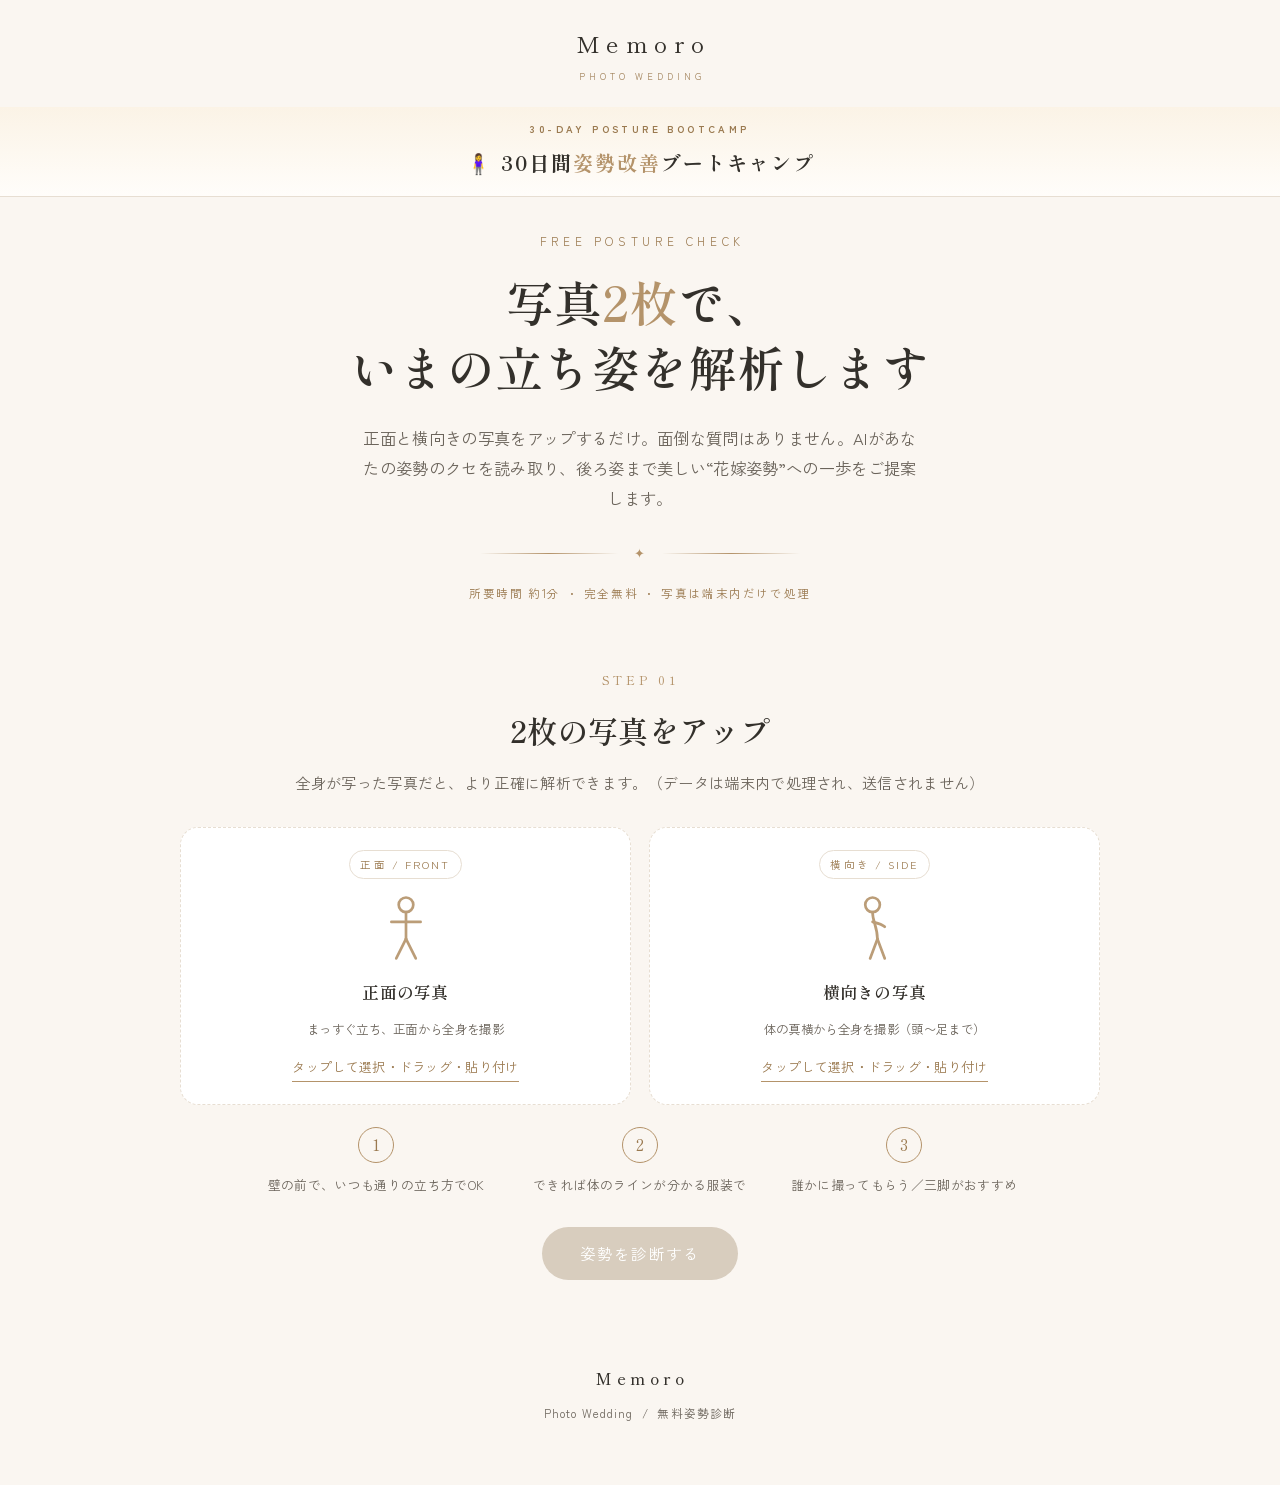
==== index.html @ 4bd53490 "30日間姿勢改善ブートキャンプ 初回公開 診断→30日プログラム自動生成。アスペクト補正・全11項目処方監査・フェーズ漸進・Before/After・?dx=引き継ぎ入口 実装済。  Co-Autho" ====
<!DOCTYPE html>
<html lang="ja">
<head>
<meta charset="UTF-8">
<meta name="viewport" content="width=device-width, initial-scale=1.0">
<title>30日間姿勢改善ブートキャンプ｜Memoro</title>
<meta name="description" content="写真2枚で、いまのあなたの立ち姿を解析。Memoro（メモロ）の無料・姿勢診断。">
<link rel="preconnect" href="https://fonts.googleapis.com">
<link rel="preconnect" href="https://fonts.gstatic.com" crossorigin>
<link href="https://fonts.googleapis.com/css2?family=Shippori+Mincho:wght@500;600;700&family=Zen+Kaku+Gothic+New:wght@400;500;700&display=swap" rel="stylesheet">
<link rel="stylesheet" href="styles.css?v=4">
<link rel="stylesheet" href="program.css?v=6">
</head>
<body>

<header class="topbar">
  <div class="brand center">Memoro<small>PHOTO WEDDING</small></div>
</header>

<div class="bc-banner">
  <span class="bc-eyebrow">30-DAY POSTURE BOOTCAMP</span>
  <span class="bc-title"><span class="bc-ico">🧍‍♀️</span>30日間<b>姿勢改善</b>ブートキャンプ</span>
</div>

<!-- ===== HERO ===== -->
<section class="hero wrap">
  <p class="eyebrow">FREE POSTURE CHECK</p>
  <h1>写真<span class="accent">2枚</span>で、<br>いまの立ち姿を解析します</h1>
  <p class="lead">正面と横向きの写真をアップするだけ。面倒な質問はありません。AIがあなたの姿勢のクセを読み取り、後ろ姿まで美しい“花嫁姿勢”への一歩をご提案します。</p>
  <div class="hero-ornament" aria-hidden="true">
    <span class="line"></span>
    <span class="mark">✦</span>
    <span class="line"></span>
  </div>
  <p class="hero-note">所要時間 約1分 ・ 完全無料 ・ 写真は端末内だけで処理</p>
</section>

<!-- ===== UPLOAD ===== -->
<section class="section wrap" id="upload-section">
  <div class="section-head">
    <span class="num">STEP 01</span>
    <h2>2枚の写真をアップ</h2>
    <p>全身が写った写真だと、より正確に解析できます。（データは端末内で処理され、送信されません）</p>
  </div>

  <div class="uploads">
    <!-- FRONT -->
    <label class="drop" id="drop-front" for="file-front">
      <span class="req">正面 / FRONT</span>
      <svg class="pose-illust" viewBox="0 0 64 64" fill="none" stroke="#B4936A" stroke-width="2.2" stroke-linecap="round" stroke-linejoin="round">
        <circle cx="32" cy="13" r="6"/><path d="M32 19v22"/><path d="M20 27h24"/><path d="M32 41l-8 16"/><path d="M32 41l8 16"/>
      </svg>
      <h3>正面の写真</h3>
      <p class="hint">まっすぐ立ち、正面から全身を撮影</p>
      <span class="drop-cta">タップして選択・ドラッグ・貼り付け</span>
      <input type="file" id="file-front" accept="image/*,.heic,.heif">
    </label>

    <!-- SIDE -->
    <label class="drop" id="drop-side" for="file-side">
      <span class="req">横向き / SIDE</span>
      <svg class="pose-illust" viewBox="0 0 64 64" fill="none" stroke="#B4936A" stroke-width="2.2" stroke-linecap="round" stroke-linejoin="round">
        <circle cx="30" cy="13" r="6"/><path d="M30 19c0 8 4 12 4 22"/><path d="M30 27c4 1 8 2 10 4"/><path d="M34 41l-6 16"/><path d="M34 41l6 16"/>
      </svg>
      <h3>横向きの写真</h3>
      <p class="hint">体の真横から全身を撮影（頭〜足まで）</p>
      <span class="drop-cta">タップして選択・ドラッグ・貼り付け</span>
      <input type="file" id="file-side" accept="image/*,.heic,.heif">
    </label>
  </div>

  <div class="howto">
    <div class="step"><div class="n">1</div><p>壁の前で、いつも通りの立ち方でOK</p></div>
    <div class="step"><div class="n">2</div><p>できれば体のラインが分かる服装で</p></div>
    <div class="step"><div class="n">3</div><p>誰かに撮ってもらう／三脚がおすすめ</p></div>
  </div>

  <div class="btn-row">
    <button class="btn" id="btn-analyze" disabled>姿勢を診断する</button>
  </div>

  <div class="loader" id="loader" hidden>
    <div class="spinner"></div>
    <p id="loader-text">読み込み中…</p>
  </div>
</section>

<!-- ===== RESULT ===== -->
<main class="section wrap" id="result" hidden></main>

<footer class="foot">
  <div class="brand serif">Memoro</div>
  <p style="margin-top:10px">Photo Wedding &nbsp;/&nbsp; 無料姿勢診断</p>
</footer>

<script type="module" src="app.js?v=6"></script>
</body>
</html>
---- styles.css ----
/* =================================================================
   Memoro — Posture Diagnosis
   Photo-wedding brand: soft ivory, champagne gold, refined serif.
   ================================================================= */

:root{
  --bg:        #FAF6F1;   /* ivory */
  --bg-soft:   #F3ECE3;   /* warm sand */
  --card:      #FFFFFF;
  --ink:       #33302B;   /* warm charcoal */
  --ink-soft:  #6B645B;   /* muted */
  --line:      #E7DED2;   /* hairline */
  --gold:      #B4936A;   /* champagne gold */
  --gold-deep: #9A794F;
  --blush:     #E7CFC6;
  --sage:      #A9B29E;
  --good:      #8AA98C;
  --warn:      #D8A96A;
  --bad:       #C58274;
  --shadow:    0 18px 50px -28px rgba(80,60,40,.35);
  --radius:    18px;
  --serif:     "Shippori Mincho", "Times New Roman", serif;
  --sans:      "Zen Kaku Gothic New", -apple-system, "Hiragino Kaku Gothic ProN", "Noto Sans JP", sans-serif;
}

*{ box-sizing:border-box; margin:0; padding:0; }
html{ scroll-behavior:smooth; }
body{
  font-family:var(--sans);
  color:var(--ink);
  background:var(--bg);
  line-height:1.85;
  -webkit-font-smoothing:antialiased;
  letter-spacing:.02em;
}
img{ max-width:100%; display:block; }
button{ font-family:inherit; cursor:pointer; }

.wrap{ width:min(920px, 92vw); margin-inline:auto; }
.serif{ font-family:var(--serif); font-weight:500; }
.center{ text-align:center; }

/* ---------- top bar ---------- */
.topbar{
  display:flex; align-items:center; justify-content:center;
  padding:22px 0; gap:.6em;
}
.brand{
  font-family:var(--serif); font-size:1.45rem; letter-spacing:.28em;
  color:var(--ink); text-indent:.28em;
}
.brand small{
  display:block; font-family:var(--sans); font-size:.58rem;
  letter-spacing:.42em; color:var(--gold-deep); margin-top:.3em; text-indent:.42em;
}

/* ---------- hero ---------- */
.hero{ padding:34px 0 20px; text-align:center; }
.hero .eyebrow{
  font-size:.72rem; letter-spacing:.4em; color:var(--gold-deep);
  text-indent:.4em; margin-bottom:1.4em;
}
.hero h1{
  font-family:var(--serif); font-weight:600;
  font-size:clamp(1.9rem, 6vw, 3rem); line-height:1.35; color:var(--ink);
}
.hero h1 .accent{ color:var(--gold); }
.hero .lead{
  margin:1.5em auto 0; max-width:34em; color:var(--ink-soft);
  font-size:clamp(.94rem,2.6vw,1.02rem);
}
.hero-ornament{ display:flex; align-items:center; justify-content:center; gap:16px; margin:28px auto 0; width:min(320px,70vw); }
.hero-ornament .line{ flex:1; height:1px; background:linear-gradient(90deg, transparent, var(--gold), transparent); }
.hero-ornament .mark{ color:var(--gold); font-size:.8rem; }
.hero-note{ margin-top:18px; font-size:.72rem; letter-spacing:.14em; color:var(--gold-deep); }

/* ---------- section frame ---------- */
.section{ padding:44px 0; }
.section-head{ text-align:center; margin-bottom:30px; }
.section-head .num{
  font-family:var(--serif); font-size:.8rem; letter-spacing:.3em;
  color:var(--gold); display:block; margin-bottom:.8em;
}
.section-head h2{
  font-family:var(--serif); font-weight:600;
  font-size:clamp(1.35rem,4.4vw,1.9rem);
}
.section-head p{ color:var(--ink-soft); margin-top:.7em; font-size:.94rem; }

/* ---------- upload ---------- */
.uploads{
  display:grid; grid-template-columns:1fr 1fr; gap:18px;
}
@media (max-width:620px){ .uploads{ grid-template-columns:1fr; } }

.drop{
  position:relative; background:var(--card); border:1.5px dashed var(--line);
  border-radius:var(--radius); padding:22px; text-align:center;
  transition:border-color .2s, background .2s; min-height:230px;
  display:flex; flex-direction:column; align-items:center; justify-content:center; gap:10px;
}
.drop.drag{ border-color:var(--gold); background:#FFFBF5; }
.drop.filled{ border-style:solid; border-color:var(--blush); padding:12px; }
.drop .pose-illust{ width:78px; height:78px; opacity:.9; }
.drop h3{ font-family:var(--serif); font-size:1.05rem; font-weight:600; }
.drop .hint{ font-size:.78rem; color:var(--ink-soft); }
.drop .req{
  font-size:.66rem; letter-spacing:.2em; color:var(--gold-deep);
  border:1px solid var(--line); border-radius:100px; padding:.35em 1em;
}
.drop input[type=file]{ display:none; }
.drop .preview{
  width:100%; border-radius:12px; overflow:hidden; background:var(--bg-soft);
  aspect-ratio:3/4; max-height:280px;
}
.drop .preview img{ width:100%; height:100%; object-fit:contain; }
.drop .redo{
  position:absolute; top:10px; right:10px; background:rgba(255,255,255,.92);
  border:1px solid var(--line); border-radius:100px; font-size:.7rem;
  padding:.4em .9em; color:var(--ink-soft);
}
.drop-cta{
  display:inline-block; margin-top:4px; font-size:.82rem; color:var(--gold-deep);
  border-bottom:1px solid var(--gold); padding-bottom:2px;
}

/* ---------- buttons ---------- */
.btn{
  display:inline-flex; align-items:center; justify-content:center; gap:.5em;
  font-family:var(--sans); font-size:.98rem; letter-spacing:.08em;
  padding:.95em 2.4em; border-radius:100px; border:none;
  background:var(--gold); color:#fff; box-shadow:0 12px 26px -14px var(--gold-deep);
  transition:transform .15s, box-shadow .2s, background .2s;
}
.btn:hover{ background:var(--gold-deep); transform:translateY(-1px); }
.btn:disabled{ background:#D8CDBE; box-shadow:none; cursor:not-allowed; transform:none; }
.btn-ghost{
  background:transparent; color:var(--gold-deep); border:1.5px solid var(--gold);
  box-shadow:none; padding:.9em 2em;
}
.btn-ghost:hover{ background:#FBF4EA; color:var(--gold-deep); }
.btn-row{ text-align:center; margin-top:30px; display:flex; gap:14px; justify-content:center; flex-wrap:wrap; }

/* ---------- loader ---------- */
.loader{ text-align:center; padding:40px 0; }
.loader[hidden]{ display:none; }
.spinner{
  width:44px; height:44px; margin:0 auto 16px; border-radius:50%;
  border:3px solid var(--line); border-top-color:var(--gold);
  animation:spin 1s linear infinite;
}
@keyframes spin{ to{ transform:rotate(360deg); } }
.loader p{ color:var(--ink-soft); font-size:.9rem; }

/* ---------- result ---------- */
#result[hidden]{ display:none; }
.reveal{ animation:rise .8s cubic-bezier(.2,.7,.3,1) both; }
@keyframes rise{ from{ opacity:0; transform:translateY(22px);} to{opacity:1; transform:none;} }

.result-hero{
  background:linear-gradient(180deg,#FFFDFA, var(--bg-soft));
  border:1px solid var(--line); border-radius:calc(var(--radius) + 6px);
  padding:38px 26px; text-align:center; box-shadow:var(--shadow);
}
.result-hero .announce{ font-size:.74rem; letter-spacing:.34em; color:var(--gold-deep); text-indent:.34em; }
.result-hero .type-name{
  font-family:var(--serif); font-weight:600; font-size:clamp(1.5rem,5.4vw,2.3rem);
  margin:.5em 0 .2em; color:var(--ink);
}
.result-hero .type-desc{ color:var(--ink-soft); max-width:32em; margin:.8em auto 0; font-size:.92rem; }
.tags{ display:flex; gap:8px; justify-content:center; flex-wrap:wrap; margin-top:1.3em; }
.tag{
  font-size:.7rem; letter-spacing:.12em; color:var(--gold-deep);
  border:1px solid var(--line); background:#fff; border-radius:100px; padding:.4em 1em;
}

/* score dial */
.score-wrap{ display:flex; align-items:center; justify-content:center; gap:26px; margin-top:26px; flex-wrap:wrap; }
.dial{ position:relative; width:132px; height:132px; }
.dial svg{ transform:rotate(-90deg); }
.dial .val{
  position:absolute; inset:0; display:flex; flex-direction:column;
  align-items:center; justify-content:center;
}
.dial .val b{ font-family:var(--serif); font-size:2.1rem; line-height:1; color:var(--ink); }
.dial .val span{ font-size:.62rem; letter-spacing:.2em; color:var(--ink-soft); margin-top:.4em; }
.grade{ text-align:left; max-width:15em; }
.grade .g-label{ font-family:var(--serif); font-size:1.15rem; color:var(--gold-deep); }
.grade .g-desc{ font-size:.85rem; color:var(--ink-soft); margin-top:.4em; }

/* my-frame (自分の写真＋ライン) */
.myframe{
  margin-top:14px; background:var(--card); border:1px solid var(--line);
  border-radius:var(--radius); padding:18px; text-align:center;
}
.myframe h3{ font-family:var(--serif); font-size:1.05rem; margin-bottom:4px; }
.myframe .note{ font-size:.72rem; color:var(--ink-soft); margin-bottom:14px; }
.myframe-grid{ display:flex; gap:16px; justify-content:center; flex-wrap:wrap; }
.myframe-grid figure{ flex:1 1 240px; max-width:300px; }
.myframe-grid canvas{ width:100%; border-radius:12px; background:var(--bg-soft); box-shadow:var(--shadow); }
.myframe-grid figcaption{ font-size:.72rem; color:var(--ink-soft); margin-top:8px; letter-spacing:.1em; }

/* metrics */
.metrics{ margin-top:14px; background:var(--card); border:1px solid var(--line); border-radius:var(--radius); padding:22px; }
.metric{ padding:14px 0; border-bottom:1px solid var(--line); }
.metric:last-child{ border-bottom:none; }
.metric-top{ display:flex; justify-content:space-between; align-items:baseline; gap:10px; }
.metric-name{ font-weight:600; font-size:.92rem; }
.metric-right{ display:inline-flex; align-items:center; gap:8px; white-space:nowrap; }
.metric-val{ font-family:var(--serif); font-size:1.05rem; }
.metric-val.good{ color:var(--good); } .metric-val.warn{ color:var(--warn); } .metric-val.bad{ color:var(--bad); }
.lvl-chip{ font-size:.64rem; letter-spacing:.08em; padding:.28em .75em; border-radius:100px; color:#fff; }
.lvl-chip.good{ background:var(--good); } .lvl-chip.warn{ background:var(--warn); } .lvl-chip.bad{ background:var(--bad); }
.metric-bar{ height:7px; background:var(--bg-soft); border-radius:100px; margin:9px 0 6px; overflow:hidden; }
.metric-bar i{ display:block; height:100%; border-radius:100px; background:var(--sage); }
.metric-bar i.good{ background:var(--good); } .metric-bar i.warn{ background:var(--warn); } .metric-bar i.bad{ background:var(--bad); }
.metric-detail{ font-size:.72rem; color:var(--ink-soft); }

/* findings (気になる項目 + 豆知識) */
.findings{ margin-top:14px; display:grid; gap:14px; }
.finding{
  background:var(--card); border:1px solid var(--line); border-left:4px solid var(--sage);
  border-radius:var(--radius); padding:20px 22px;
}
.finding.low{ border-left-color:var(--good); }
.finding.mid{ border-left-color:var(--warn); }
.finding.high{ border-left-color:var(--bad); }
.finding-head{ display:flex; align-items:center; gap:10px; flex-wrap:wrap; }
.finding-head h4{ font-family:var(--serif); font-size:1.1rem; }
.sev-chip{ font-size:.64rem; letter-spacing:.14em; padding:.3em .8em; border-radius:100px; color:#fff; }
.sev-chip.low{ background:var(--good); } .sev-chip.mid{ background:var(--warn); } .sev-chip.high{ background:var(--bad); }
.finding .trivia{ font-size:.88rem; color:var(--ink); margin-top:.9em; }
.finding .evidence{
  font-size:.72rem; color:var(--ink-soft); margin-top:.9em; padding-top:.9em;
  border-top:1px dashed var(--line);
}
.finding .evidence::before{ content:"根拠  "; color:var(--gold-deep); letter-spacing:.1em; }

/* camp bridge (STEP B placeholder) */
.bridge{
  margin-top:16px; background:linear-gradient(180deg,#FFFDFA,var(--bg-soft));
  border:1px solid var(--line); border-radius:calc(var(--radius) + 6px); padding:30px 24px;
}
.bridge .kicker{ text-align:center; font-size:.72rem; letter-spacing:.32em; color:var(--gold-deep); text-indent:.32em; }
.bridge h3{ font-family:var(--serif); text-align:center; font-size:clamp(1.2rem,4vw,1.6rem); margin:.5em 0 .3em; }
.bridge .sub{ text-align:center; color:var(--ink-soft); font-size:.86rem; max-width:30em; margin:0 auto 22px; }
.camp-cards{ display:grid; grid-template-columns:1fr 1fr; gap:12px; }
@media (max-width:620px){ .camp-cards{ grid-template-columns:1fr; } }
.camp-card{ background:var(--card); border:1px solid var(--line); border-radius:14px; padding:18px; }
.camp-card.match{ border-color:var(--gold); box-shadow:0 10px 26px -18px var(--gold-deep); }
.camp-card .badge{ font-size:.62rem; letter-spacing:.14em; color:#fff; background:var(--gold); border-radius:100px; padding:.3em .8em; display:inline-block; margin-bottom:.7em; }
.camp-card h4{ font-family:var(--serif); font-size:1.02rem; }
.camp-card .tl{ font-size:.76rem; color:var(--gold-deep); margin:.2em 0 .6em; }
.camp-card p{ font-size:.8rem; color:var(--ink-soft); }
.bridge .cta-row{ text-align:center; margin-top:22px; }
.bridge .cta-row .btn{ text-decoration:none; }
.bridge-soft{ text-align:center; font-size:.86rem; color:var(--gold-deep); margin-top:20px; }

/* disclaimer */
.disclaimer{
  margin-top:20px; font-size:.72rem; color:var(--ink-soft);
  background:var(--bg-soft); border-radius:14px; padding:16px 20px; line-height:1.9;
}

/* footer */
.foot{ text-align:center; padding:40px 0 60px; color:var(--ink-soft); font-size:.72rem; letter-spacing:.1em; }
.foot .brand{ font-size:1rem; letter-spacing:.28em; }

/* how-to strip */
.howto{ display:flex; gap:14px; justify-content:center; flex-wrap:wrap; margin-top:22px; }
.howto .step{ flex:1 1 200px; max-width:250px; text-align:center; }
.howto .step .n{
  width:36px; height:36px; border-radius:50%; border:1.5px solid var(--gold);
  color:var(--gold-deep); font-family:var(--serif); display:flex; align-items:center;
  justify-content:center; margin:0 auto 10px;
}
.howto .step p{ font-size:.8rem; color:var(--ink-soft); }
---- program.css ----
/* =================================================================
   30-DAY PROGRAM UI — Memoro デザイン（アイボリー×シャンパンゴールド）
   既存 styles.css は変更せず、本ファイルで完結させる。
   ================================================================= */

/* =================================================================
   ブートキャンプ識別バナー（どの30日ブートキャンプかを一目で示す）
   ※ 5種のブートキャンプで使い回せる共通パーツ。アイコンと〇〇（差別化ワード）だけ差し替え。
      命名規則: 「30日間〇〇ブートキャンプ」（〇〇を <b> でゴールド強調）
      例) 🧍‍♀️30日間姿勢改善 / 🔥30日間脂肪燃焼 / 🧘‍♀️30日間ヨガ / 🌿30日間ピラティス / ✨30日間小顔（＋ブートキャンプ）
   ================================================================= */
.bc-banner{
  text-align:center;
  background:linear-gradient(180deg,#FBF3E6,#FFFDFA);
  border-bottom:1px solid #E7DED2;
  padding:13px 20px 15px;
}
.bc-banner .bc-eyebrow{
  display:block;
  font-family:"Zen Kaku Gothic New",sans-serif;
  font-size:10px; letter-spacing:.34em; font-weight:700;
  color:#9A794F; margin-bottom:6px;
}
.bc-banner .bc-title{
  font-family:"Shippori Mincho",serif; font-weight:700;
  font-size:clamp(1.05rem,3.6vw,1.25rem); letter-spacing:.1em; color:#33302B;
}
.bc-banner .bc-title .bc-ico{ margin-right:.4em; font-weight:400; }
.bc-banner .bc-title b{ color:#B4936A; font-weight:700; }

/* ---------- Before/After（再診断のスコア比較） ---------- */
.before-after{
  margin:22px 0 6px; padding:20px 22px; text-align:center;
  background:linear-gradient(135deg,#FFFDFA,#F5EEE3);
  border:1px solid #E7DED2; border-radius:18px;
}
.before-after .ba-kicker{
  font-family:"Zen Kaku Gothic New",sans-serif; font-size:10px; letter-spacing:.28em;
  color:#9A794F; font-weight:700; margin-bottom:12px;
}
.before-after .ba-row{ display:flex; align-items:center; justify-content:center; gap:14px; flex-wrap:wrap; }
.before-after .ba-cell{ display:flex; flex-direction:column; align-items:center; gap:3px; }
.before-after .ba-when{ font-family:"Zen Kaku Gothic New",sans-serif; font-size:11px; color:#9A8F80; letter-spacing:.06em; }
.before-after .ba-score{ font-family:"Shippori Mincho",serif; font-size:34px; font-weight:700; line-height:1; color:#8A8172; }
.before-after .ba-cell.now .ba-score{ color:#33302B; }
.before-after .ba-arrow{ font-size:20px; color:#C9B79A; }
.before-after .ba-diff{ display:flex; align-items:baseline; gap:2px; margin-left:6px; font-family:"Shippori Mincho",serif; }
.before-after .ba-diff b{ font-size:24px; font-weight:700; }
.before-after .ba-diff small{ font-size:12px; }
.before-after .ba-diff.up{ color:#6E8F70; }
.before-after .ba-diff.down{ color:#C58274; }
.before-after .ba-diff.flat{ color:#9A8F80; }
.before-after .ba-note{ font-family:"Zen Kaku Gothic New",sans-serif; font-size:12px; color:#6B645B; margin-top:12px; line-height:1.7; }

.p30-reco{
  background:linear-gradient(135deg,#FFFDFA,#F5EEE3);
  border:1px solid #E7DED2; border-radius:18px;
  padding:22px 24px; margin:22px 0 8px;
}
.p30-reco-kicker{
  font-family:"Zen Kaku Gothic New",sans-serif; font-size:11px; letter-spacing:.18em;
  color:#9A794F; font-weight:700;
}
.p30-reco-body{ display:flex; align-items:center; gap:16px; margin-top:12px; }
.p30-reco-icon{ font-size:34px; line-height:1; }
.p30-reco-name{ font-family:"Shippori Mincho",serif; font-size:20px; color:#33302B; font-weight:600; }
.p30-reco-desc{ font-size:13px; color:#6B645B; margin-top:3px; line-height:1.6; }
.p30-reco-note{ font-size:11.5px; color:#A79A88; margin:12px 0 0; line-height:1.7; }

/* Phase タブ */
.p30-phases{ display:grid; grid-template-columns:repeat(3,1fr); gap:10px; margin:24px 0 14px; }
.p30-phase-tab{
  display:flex; flex-direction:column; gap:3px; align-items:flex-start; text-align:left;
  background:#fff; border:1px solid #E7DED2; border-radius:14px;
  padding:14px; cursor:pointer; transition:.2s;
}
.p30-phase-tab:hover{ border-color:#CDB18A; }
.p30-phase-tab.active{ background:#33302B; border-color:#33302B; }
.p30-phase-tab.active .pt-en{ color:#D8B98A; }
.p30-phase-tab.active .pt-ja,
.p30-phase-tab.active .pt-days{ color:#F3ECE3; }
.pt-en{ font-family:"Zen Kaku Gothic New",sans-serif; font-size:10px; letter-spacing:.16em; color:#B4936A; font-weight:700; }
.pt-ja{ font-family:"Shippori Mincho",serif; font-size:15px; color:#33302B; font-weight:600; }
.pt-days{ font-size:11px; color:#9A897A; }

.p30-phase-desc{ font-size:13px; color:#6B645B; margin:0 2px 16px; line-height:1.7; }

/* Day カレンダー */
.p30-days{ display:grid; grid-template-columns:repeat(2,1fr); gap:10px; }
@media(min-width:600px){ .p30-days{ grid-template-columns:repeat(5,1fr); } }
.p30-day{
  position:relative; display:flex; flex-direction:column; gap:4px; text-align:left;
  background:#fff; border:1px solid #EAE1D4; border-radius:14px; padding:13px 13px 15px;
  cursor:pointer; transition:.18s;
}
.p30-day:hover{ border-color:#B4936A; transform:translateY(-1px); box-shadow:0 6px 18px rgba(180,147,106,.14); }
.p30-day.rest{ background:#FAF6F0; border-style:dashed; }
.p30-day-badge{
  font-family:"Zen Kaku Gothic New",sans-serif; font-size:9.5px; letter-spacing:.14em;
  color:#B4936A; font-weight:700;
}
.p30-day.rest .p30-day-badge{ color:#B3A084; }
.p30-day-num{ font-family:"Shippori Mincho",serif; font-size:24px; line-height:1; color:#33302B; font-weight:600; }
.p30-day-theme{ font-size:12px; color:#4A453E; font-weight:500; margin-top:2px; line-height:1.4; }
.p30-day-items{ font-size:10.5px; color:#9A897A; line-height:1.5; margin-top:2px; }

/* Day 詳細 */
.p30-detail{
  margin-top:18px; background:#fff; border:1px solid #E7DED2; border-radius:18px; padding:20px;
}
.p30-detail-head{ display:flex; justify-content:space-between; align-items:flex-start; gap:12px; margin-bottom:16px; }
.p30-detail-kicker{ font-family:"Zen Kaku Gothic New",sans-serif; font-size:10.5px; letter-spacing:.16em; color:#B4936A; font-weight:700; }
.p30-detail-head h3{ font-family:"Shippori Mincho",serif; font-size:21px; color:#33302B; margin:4px 0 0; font-weight:600; }
.p30-detail-close{ background:#F3ECE3; border:none; width:32px; height:32px; border-radius:50%; font-size:18px; color:#6B645B; cursor:pointer; flex:none; line-height:1; }
.p30-rest-note{ font-size:13px; color:#6B645B; line-height:1.8; margin:0 0 4px; }

.p30-ex-list{ display:grid; gap:14px; }
.p30-ex{ display:flex; gap:14px; border:1px solid #EDE5D8; border-radius:14px; padding:14px; background:#FFFDFA; }
.p30-ex.self{ border-left:3px solid #8AA98C; }
.p30-ex.train{ border-left:3px solid #C58274; }
.p30-ex-illust{ flex:none; width:84px; height:84px; }
.p30-ex-illust svg{ width:100% !important; height:100% !important; display:block; }
.p30-ex-body{ flex:1; min-width:0; }
.p30-ex-cat{ display:inline-block; font-family:"Zen Kaku Gothic New",sans-serif; font-size:10px; letter-spacing:.08em; color:#9A794F; background:#F3ECE3; padding:2px 9px; border-radius:20px; }
.p30-ex-body h4{ font-family:"Shippori Mincho",serif; font-size:16px; color:#33302B; margin:7px 0 5px; font-weight:600; }
.p30-ex-meta{ display:flex; gap:14px; font-size:11.5px; color:#9A897A; margin-bottom:6px; }
.p30-ex-purpose{ font-size:12.5px; color:#5A544C; line-height:1.65; margin:0 0 8px; }
.p30-ex-how{ font-size:12px; color:#5A544C; line-height:1.7; margin:0 0 8px; padding-left:18px; }
.p30-ex-how li{ margin-bottom:2px; }
.p30-ex-cues{ display:flex; flex-direction:column; gap:3px; font-size:11.5px; }
.p30-ex-cues .do{ color:#6E8A70; }
.p30-ex-cues .dont{ color:#B5766A; }

@media(max-width:480px){
  .p30-phases{ grid-template-columns:1fr; }
  .p30-ex{ flex-direction:column; }
  .p30-ex-illust{ width:70px; height:70px; }
}
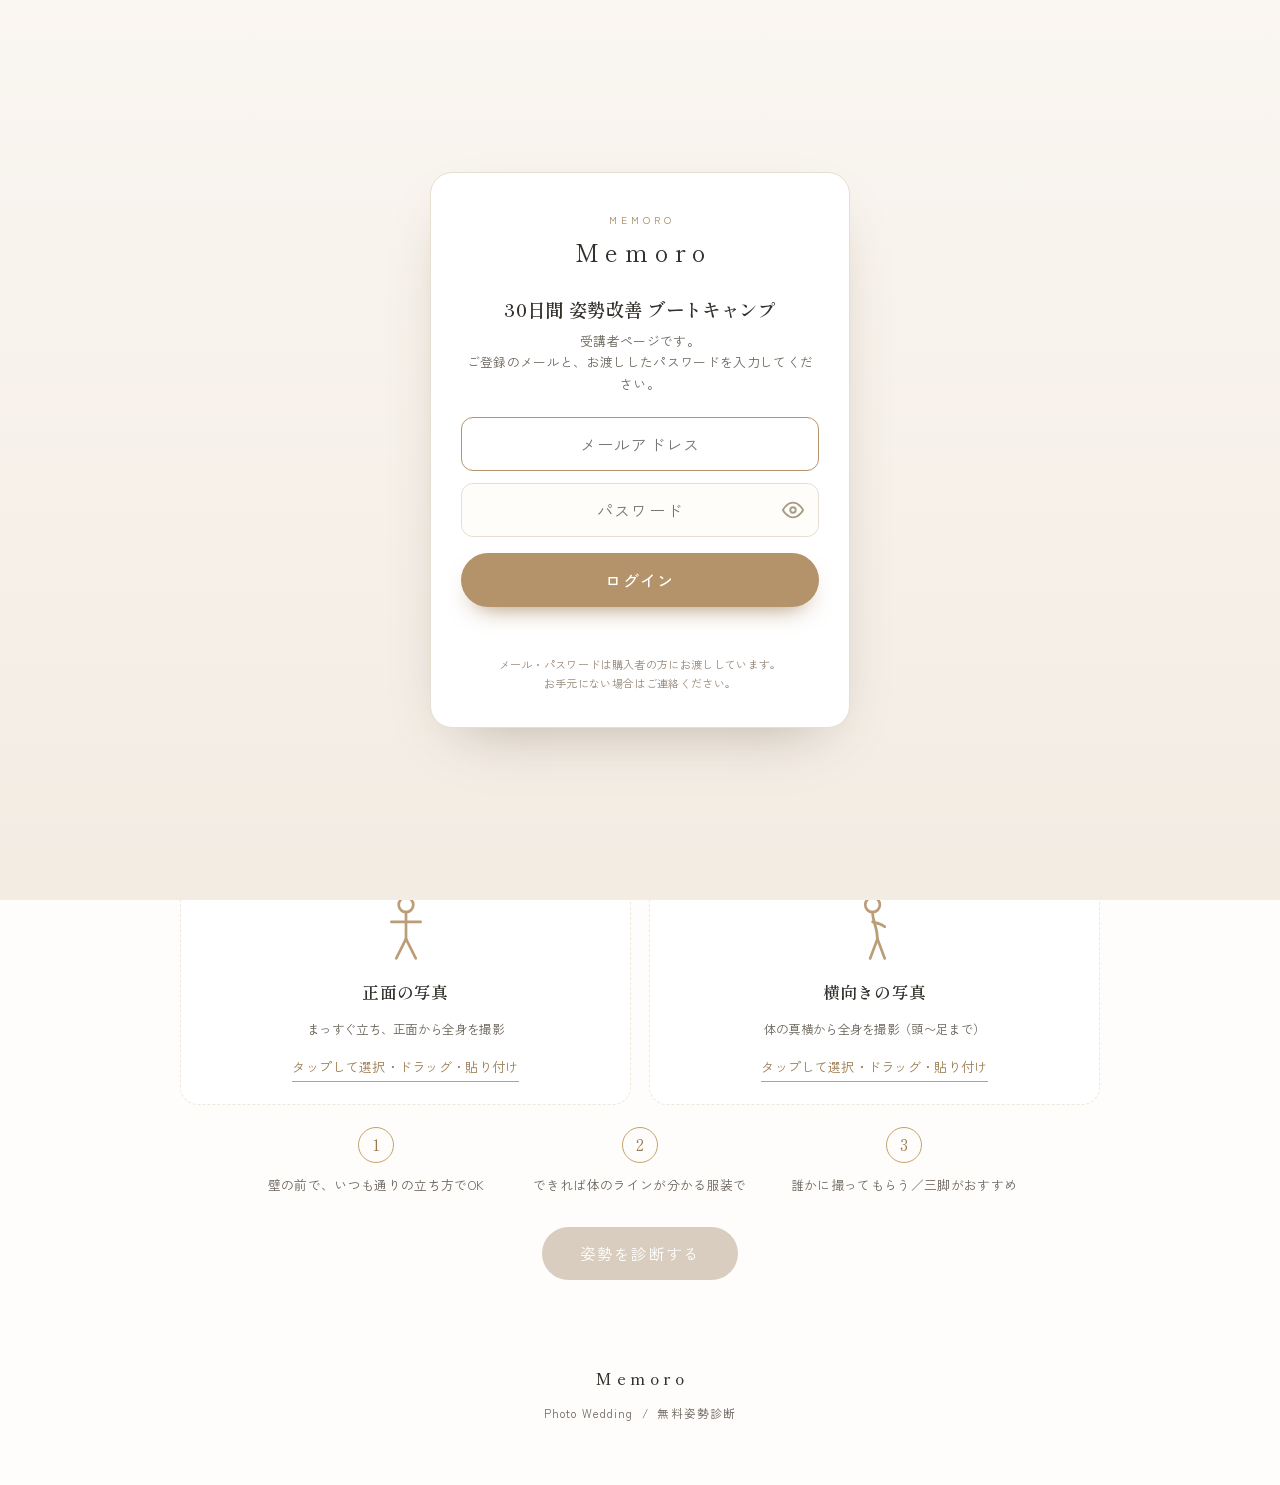
==== commit 77acb868: "姿勢を小顔と同じクオリティに統一: 純白配色＋分離型ビジュアルヘッダー(花嫁写真+筆記体your posture care)＋解析ローディング演出(進捗リング+項目チェック) Co-Authored-" ====
--- a/index.html
+++ b/index.html
@@ -7,11 +7,16 @@
 <meta name="description" content="写真2枚で、いまのあなたの立ち姿を解析。Memoro（メモロ）の無料・姿勢診断。">
 <link rel="preconnect" href="https://fonts.googleapis.com">
 <link rel="preconnect" href="https://fonts.gstatic.com" crossorigin>
-<link href="https://fonts.googleapis.com/css2?family=Shippori+Mincho:wght@500;600;700&family=Zen+Kaku+Gothic+New:wght@400;500;700&display=swap" rel="stylesheet">
+<link href="https://fonts.googleapis.com/css2?family=Shippori+Mincho:wght@500;600;700&family=Zen+Kaku+Gothic+New:wght@400;500;700&family=Parisienne&display=swap" rel="stylesheet">
 <link rel="stylesheet" href="styles.css?v=4">
 <link rel="stylesheet" href="program.css?v=6">
 </head>
 <body>
+
+<!-- ▼ 受講者認証ゲート（本番URL。ローカル確認時は api:'demo'）▼ -->
+<script>window.MEMORO_AUTH={ api:'https://memoro-auth.yuya-suzuki-37.workers.dev', product:'posture', title:'30日間 姿勢改善 ブートキャンプ' }</script>
+<script src="gate.js"></script>
+<!-- ▲ 受講者認証ゲート ▲ -->
 
 <header class="topbar">
   <div class="brand center">Memoro<small>PHOTO WEDDING</small></div>
--- a/styles.css
+++ b/styles.css
@@ -4,15 +4,17 @@
    ================================================================= */
 
 :root{
-  --bg:        #FAF6F1;   /* ivory */
-  --bg-soft:   #F3ECE3;   /* warm sand */
+  --bg:        #FFFDFC;   /* 純白（小顔と統一）*/
+  --bg-soft:   #FFFFFF;
   --card:      #FFFFFF;
   --ink:       #33302B;   /* warm charcoal */
   --ink-soft:  #6B645B;   /* muted */
-  --line:      #E7DED2;   /* hairline */
-  --gold:      #B4936A;   /* champagne gold */
-  --gold-deep: #9A794F;
-  --blush:     #E7CFC6;
+  --line:      #EFE6DC;   /* hairline */
+  --gold:      #C2A268;   /* gold（小顔と統一）*/
+  --gold-deep: #9A7B4F;
+  --blush:     #EAD4CD;
+  --rose:      #C88A82;
+  --cream:     #FFFDF8;
   --sage:      #A9B29E;
   --good:      #8AA98C;
   --warn:      #D8A96A;
@@ -157,22 +159,21 @@
 .reveal{ animation:rise .8s cubic-bezier(.2,.7,.3,1) both; }
 @keyframes rise{ from{ opacity:0; transform:translateY(22px);} to{opacity:1; transform:none;} }
 
-.result-hero{
-  background:linear-gradient(180deg,#FFFDFA, var(--bg-soft));
-  border:1px solid var(--line); border-radius:calc(var(--radius) + 6px);
-  padding:38px 26px; text-align:center; box-shadow:var(--shadow);
-}
-.result-hero .announce{ font-size:.74rem; letter-spacing:.34em; color:var(--gold-deep); text-indent:.34em; }
-.result-hero .type-name{
-  font-family:var(--serif); font-weight:600; font-size:clamp(1.5rem,5.4vw,2.3rem);
-  margin:.5em 0 .2em; color:var(--ink);
-}
+.result-hero{ background:var(--card); border:1px solid var(--line); border-radius:calc(var(--radius) + 10px); padding:0; overflow:hidden; box-shadow:var(--shadow); }
+.rh-visual{ position:relative; height:210px; overflow:hidden; background:linear-gradient(135deg,#F3E4DE,#E7CFC8 60%,#DDBFB6); }
+.rh-visual img{ width:100%; height:100%; object-fit:cover; object-position:center 30%; }
+.rh-visual::after{ content:''; position:absolute; inset:0; background:linear-gradient(to bottom,rgba(255,253,248,0) 42%,var(--card)); }
+.rh-visual.no-img img{ display:none; }
+.rh-script{ position:absolute; left:0; right:0; bottom:15px; z-index:2; text-align:center; font-family:'Parisienne',cursive; font-size:clamp(1.7rem,6.5vw,2.4rem); color:#fff; text-shadow:0 2px 14px rgba(120,90,45,.55); }
+.rh-body{ padding:24px 26px 34px; text-align:center; }
+.result-hero .announce{ display:inline-block; border:1px solid var(--gold); padding:8px 22px; font-family:var(--serif); font-size:.74rem; letter-spacing:.3em; text-indent:.3em; color:var(--gold-deep); position:relative; }
+.result-hero .announce::before,.result-hero .announce::after{ content:''; position:absolute; top:-1px; width:0; height:0; border-style:solid; border-color:var(--gold) transparent transparent transparent; }
+.result-hero .announce::before{ left:-1px; border-width:10px 10px 0 0; }
+.result-hero .announce::after{ right:-1px; border-width:10px 0 0 10px; }
+.result-hero .type-name{ font-family:var(--serif); font-weight:600; font-size:clamp(1.5rem,5.4vw,2.3rem); margin:.5em 0 .2em; color:var(--ink); }
 .result-hero .type-desc{ color:var(--ink-soft); max-width:32em; margin:.8em auto 0; font-size:.92rem; }
 .tags{ display:flex; gap:8px; justify-content:center; flex-wrap:wrap; margin-top:1.3em; }
-.tag{
-  font-size:.7rem; letter-spacing:.12em; color:var(--gold-deep);
-  border:1px solid var(--line); background:#fff; border-radius:100px; padding:.4em 1em;
-}
+.tag{ font-size:.7rem; letter-spacing:.12em; color:var(--rose); border:1px solid var(--blush); background:#FFF8F6; border-radius:100px; padding:.4em 1em; }
 
 /* score dial */
 .score-wrap{ display:flex; align-items:center; justify-content:center; gap:26px; margin-top:26px; flex-wrap:wrap; }
@@ -275,3 +276,24 @@
   justify-content:center; margin:0 auto 10px;
 }
 .howto .step p{ font-size:.8rem; color:var(--ink-soft); }
+
+/* 解析中オーバーレイ（小顔と統一・純白×ローズ）*/
+.analyzing-ov{ position:fixed; inset:0; z-index:9999; display:flex; align-items:center; justify-content:center; background:rgba(255,250,249,.84); backdrop-filter:blur(10px); -webkit-backdrop-filter:blur(10px); opacity:0; transition:opacity .4s; }
+.analyzing-ov.in{ opacity:1; }
+.analyzing-ov.out{ opacity:0; }
+.az-card{ background:#fff; border-radius:24px; padding:38px 34px 32px; box-shadow:0 30px 70px -28px rgba(120,90,45,.5); text-align:center; width:min(340px,86vw); transform:translateY(14px) scale(.95); transition:transform .45s cubic-bezier(.2,.8,.3,1); }
+.analyzing-ov.in .az-card{ transform:none; }
+.az-ring{ position:relative; width:92px; height:92px; margin:0 auto 22px; }
+.az-ring svg{ width:100%; height:100%; transform:rotate(-90deg); }
+.az-track{ fill:none; stroke:#EEE6D8; stroke-width:6; }
+.az-prog{ fill:none; stroke:#D89189; stroke-width:6; stroke-linecap:round; stroke-dasharray:214; stroke-dashoffset:214; transition:stroke-dashoffset .12s linear; }
+.az-pct{ position:absolute; inset:0; display:flex; align-items:center; justify-content:center; font-family:var(--serif); font-size:21px; color:#C0817A; }
+.az-title{ font-family:var(--serif); font-size:16px; color:#33302B; margin:0 0 20px; letter-spacing:.03em; }
+.az-list{ list-style:none; padding:0; margin:0; text-align:left; display:flex; flex-direction:column; gap:11px; }
+.az-list li{ display:flex; align-items:center; gap:11px; font-size:13px; color:#B4ADA2; opacity:.45; transition:opacity .35s,color .35s; }
+.az-list li.done{ opacity:1; color:#8A5A54; }
+.az-check{ width:19px; height:19px; border-radius:50%; border:1.6px solid #DDD3C4; flex:none; position:relative; transition:all .35s; }
+.az-list li.done .az-check{ background:#D89189; border-color:#D89189; }
+.az-list li.done .az-check::after{ content:''; position:absolute; left:6px; top:3px; width:4px; height:8px; border:solid #fff; border-width:0 2px 2px 0; transform:rotate(45deg); }
+@keyframes result-rise{ from{ opacity:0; transform:translateY(24px) scale(.985); } to{ opacity:1; transform:none; } }
+.result-hero{ animation:result-rise .7s cubic-bezier(.2,.8,.3,1) both; }
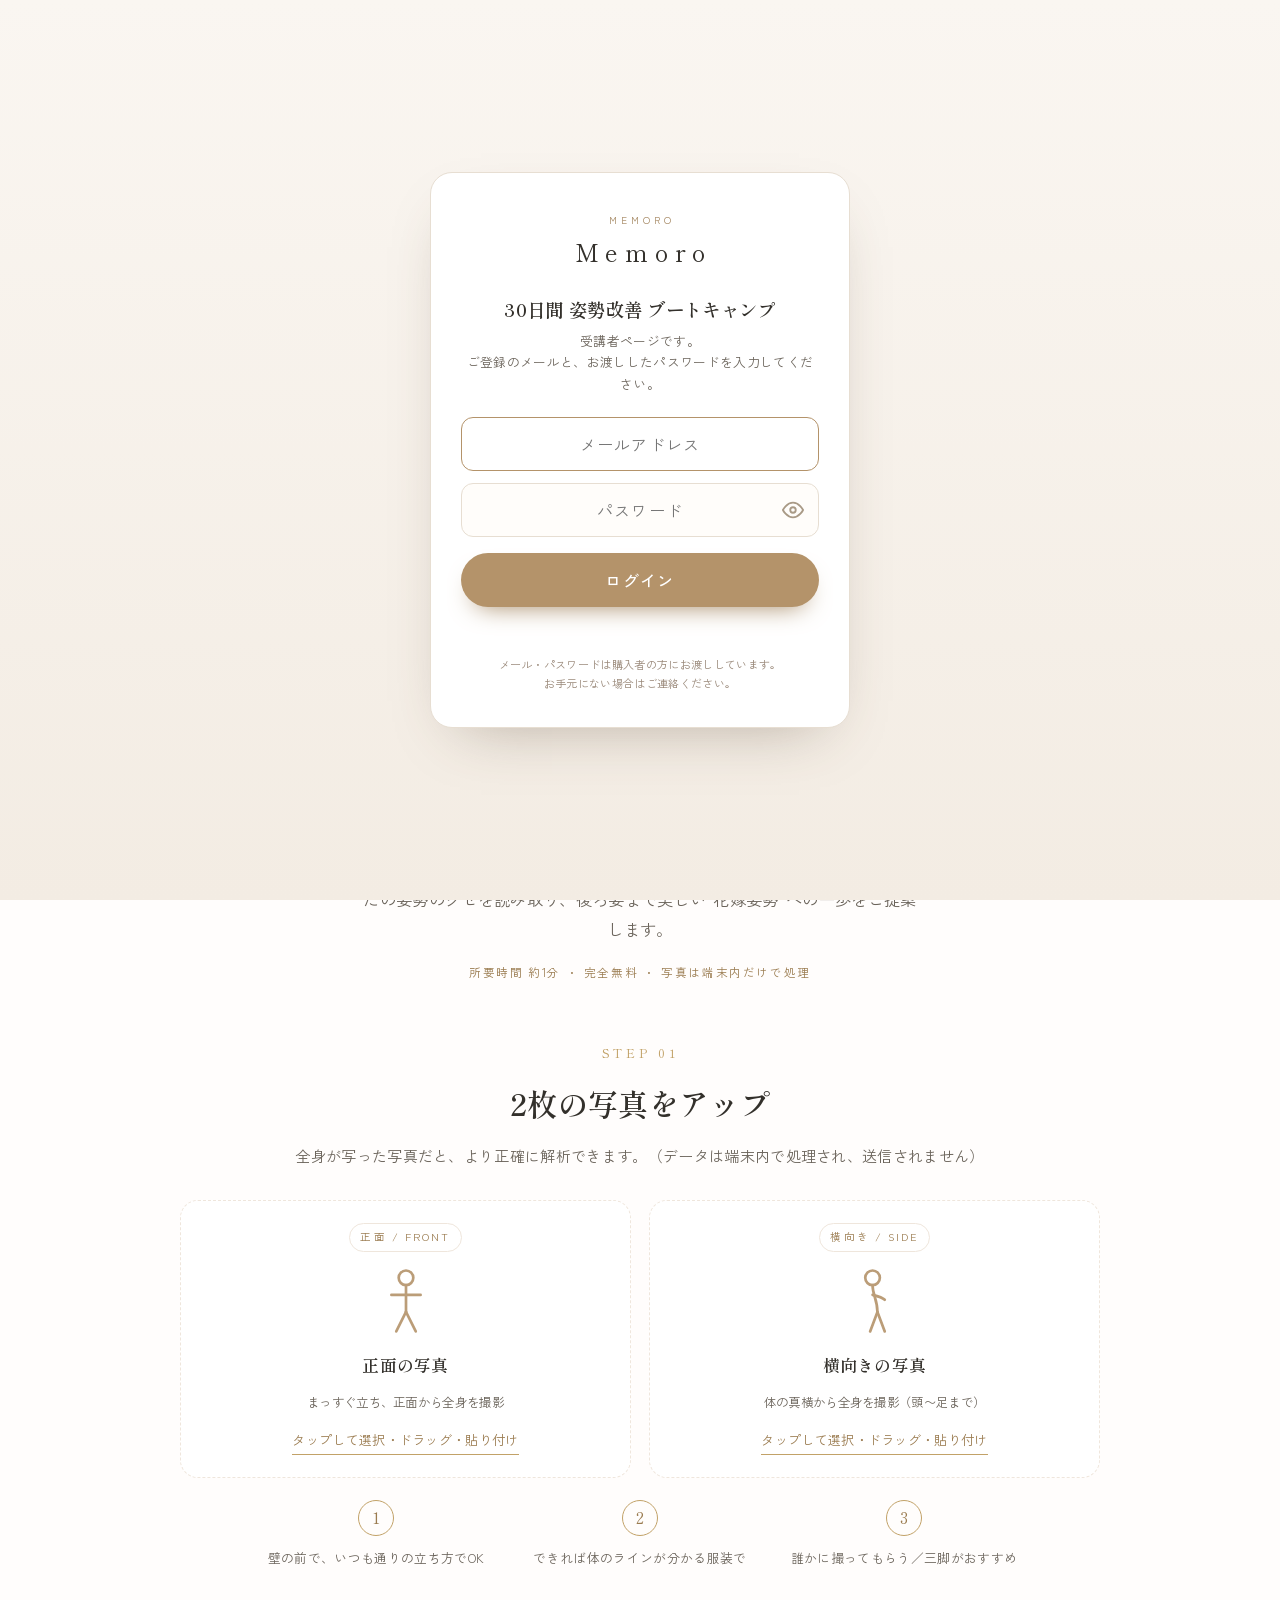
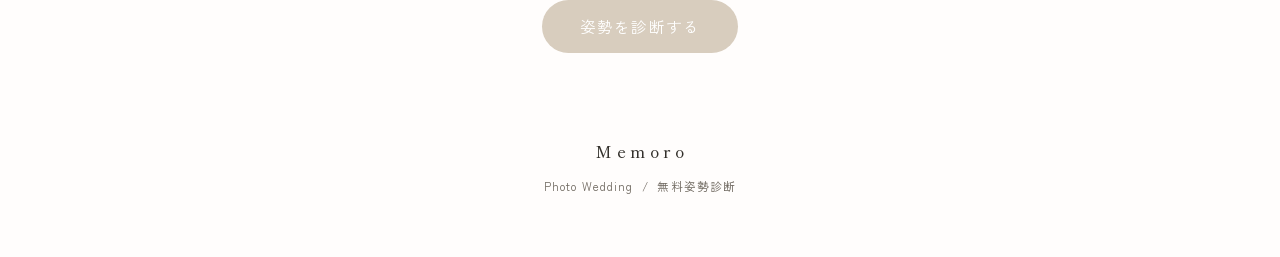
==== commit adf40c85: "姿勢トップを小顔型の写真ヒーローに刷新: 大きい立ち姿写真+ロゴ重ね+分離型キャッチ(筆記体+明朝+手書き)+bc-banner絵文字→SVG Co-Authored-By: Claude Opus " ====
--- a/index.html
+++ b/index.html
@@ -7,7 +7,7 @@
 <meta name="description" content="写真2枚で、いまのあなたの立ち姿を解析。Memoro（メモロ）の無料・姿勢診断。">
 <link rel="preconnect" href="https://fonts.googleapis.com">
 <link rel="preconnect" href="https://fonts.gstatic.com" crossorigin>
-<link href="https://fonts.googleapis.com/css2?family=Shippori+Mincho:wght@500;600;700&family=Zen+Kaku+Gothic+New:wght@400;500;700&family=Parisienne&display=swap" rel="stylesheet">
+<link href="https://fonts.googleapis.com/css2?family=Shippori+Mincho:wght@500;600;700&family=Zen+Kaku+Gothic+New:wght@400;500;700&family=Zen+Kurenaido&family=Parisienne&display=swap" rel="stylesheet">
 <link rel="stylesheet" href="styles.css?v=4">
 <link rel="stylesheet" href="program.css?v=6">
 </head>
@@ -24,20 +24,24 @@
 
 <div class="bc-banner">
   <span class="bc-eyebrow">30-DAY POSTURE BOOTCAMP</span>
-  <span class="bc-title"><span class="bc-ico">🧍‍♀️</span>30日間<b>姿勢改善</b>ブートキャンプ</span>
+  <span class="bc-title"><span class="bc-ico"><svg viewBox="0 0 24 24" width="1em" height="1em" fill="currentColor"><path d="M12 3l1.7 5.1a3 3 0 0 0 2.2 2.2L21 12l-5.1 1.7a3 3 0 0 0-2.2 2.2L12 21l-1.7-5.1a3 3 0 0 0-2.2-2.2L3 12l5.1-1.7a3 3 0 0 0 2.2-2.2z"/></svg></span>30日間<b>姿勢改善</b>ブートキャンプ</span>
 </div>
 
 <!-- ===== HERO ===== -->
-<section class="hero wrap">
-  <p class="eyebrow">FREE POSTURE CHECK</p>
-  <h1>写真<span class="accent">2枚</span>で、<br>いまの立ち姿を解析します</h1>
-  <p class="lead">正面と横向きの写真をアップするだけ。面倒な質問はありません。AIがあなたの姿勢のクセを読み取り、後ろ姿まで美しい“花嫁姿勢”への一歩をご提案します。</p>
-  <div class="hero-ornament" aria-hidden="true">
-    <span class="line"></span>
-    <span class="mark">✦</span>
-    <span class="line"></span>
+<section class="hero" id="intro">
+  <div class="hero-photo">
+    <div class="hero-bg"></div>
+    <div class="hero-logo">Memoro<small>POSTURE CARE</small></div>
   </div>
-  <p class="hero-note">所要時間 約1分 ・ 完全無料 ・ 写真は端末内だけで処理</p>
+  <div class="hero-text">
+    <p class="hero-script">for your special day</p>
+    <h1 class="hero-catch">式まで、あと<span class="accent">30</span>日。</h1>
+    <p class="hero-hw">後ろ姿まで美しい“花嫁姿勢”へ</p>
+  </div>
+  <div class="hero-detail wrap">
+    <p class="lead">正面と横向きの写真をアップするだけ。面倒な質問はありません。AIがあなたの姿勢のクセを読み取り、後ろ姿まで美しい“花嫁姿勢”への一歩をご提案します。</p>
+    <p class="hero-note">所要時間 約1分 ・ 完全無料 ・ 写真は端末内だけで処理</p>
+  </div>
 </section>
 
 <!-- ===== UPLOAD ===== -->
--- a/styles.css
+++ b/styles.css
@@ -15,6 +15,9 @@
   --blush:     #EAD4CD;
   --rose:      #C88A82;
   --cream:     #FFFDF8;
+  --script:    'Parisienne', cursive;
+  --hw:        'Zen Kurenaido', cursive;
+  --green:     #2F5A4A;
   --sage:      #A9B29E;
   --good:      #8AA98C;
   --warn:      #D8A96A;
@@ -57,24 +60,21 @@
 }
 
 /* ---------- hero ---------- */
-.hero{ padding:34px 0 20px; text-align:center; }
-.hero .eyebrow{
-  font-size:.72rem; letter-spacing:.4em; color:var(--gold-deep);
-  text-indent:.4em; margin-bottom:1.4em;
-}
-.hero h1{
-  font-family:var(--serif); font-weight:600;
-  font-size:clamp(1.9rem, 6vw, 3rem); line-height:1.35; color:var(--ink);
-}
-.hero h1 .accent{ color:var(--gold); }
-.hero .lead{
-  margin:1.5em auto 0; max-width:34em; color:var(--ink-soft);
-  font-size:clamp(.94rem,2.6vw,1.02rem);
-}
-.hero-ornament{ display:flex; align-items:center; justify-content:center; gap:16px; margin:28px auto 0; width:min(320px,70vw); }
-.hero-ornament .line{ flex:1; height:1px; background:linear-gradient(90deg, transparent, var(--gold), transparent); }
-.hero-ornament .mark{ color:var(--gold); font-size:.8rem; }
+.hero{ position:relative; margin-bottom:6px; }
+.hero-photo{ position:relative; height:54vh; min-height:380px; max-height:580px; overflow:hidden; }
+.hero-bg{ position:absolute; inset:0; background:url('images/hero-posture.png') center 16%/cover; animation:kenburns 22s ease-out infinite alternate; }
+.hero-photo::after{ content:''; position:absolute; left:0; right:0; bottom:0; height:130px; background:linear-gradient(to bottom,rgba(255,253,248,0),var(--cream)); }
+.hero-logo{ position:absolute; top:24px; left:0; right:0; z-index:2; text-align:center; font-family:var(--serif); font-size:1.2rem; letter-spacing:.34em; text-indent:.34em; color:#fff; text-shadow:0 2px 18px rgba(60,45,30,.55); }
+.hero-logo small{ display:block; font-family:var(--sans); font-size:.5rem; letter-spacing:.42em; color:rgba(255,255,255,.92); text-indent:.42em; margin-top:4px; }
+.hero-text{ position:relative; z-index:3; background:var(--cream); margin-top:-44px; border-radius:36px 36px 0 0; padding:14px 28px 26px; text-align:center; width:min(920px,100%); margin-inline:auto; }
+.hero-script{ font-family:var(--script); font-size:clamp(1.4rem,6vw,1.9rem); color:var(--rose); line-height:1; }
+.hero-catch{ font-family:var(--serif); font-weight:600; font-size:clamp(1.7rem,7vw,2.4rem); color:var(--ink); line-height:1.45; letter-spacing:.02em; margin-top:4px; }
+.hero-catch .accent{ color:var(--gold); font-size:1.35em; padding:0 .04em; }
+.hero-hw{ font-family:var(--hw); font-size:clamp(1rem,3.8vw,1.3rem); color:var(--rose); transform:rotate(-2deg); margin:8px 0 4px; }
+.hero-detail{ text-align:center; padding:14px 0 8px; }
+.hero .lead{ margin:0 auto; max-width:34em; color:var(--ink-soft); font-size:clamp(.94rem,2.6vw,1.02rem); }
 .hero-note{ margin-top:18px; font-size:.72rem; letter-spacing:.14em; color:var(--gold-deep); }
+@keyframes kenburns{ from{ transform:scale(1); } to{ transform:scale(1.08); } }
 
 /* ---------- section frame ---------- */
 .section{ padding:44px 0; }
@@ -164,6 +164,7 @@
 .rh-visual img{ width:100%; height:100%; object-fit:cover; object-position:center 30%; }
 .rh-visual::after{ content:''; position:absolute; inset:0; background:linear-gradient(to bottom,rgba(255,253,248,0) 42%,var(--card)); }
 .rh-visual.no-img img{ display:none; }
+.rh-visual.no-img .rh-script{ color:#fff; text-shadow:0 2px 12px rgba(150,110,95,.5); }
 .rh-script{ position:absolute; left:0; right:0; bottom:15px; z-index:2; text-align:center; font-family:'Parisienne',cursive; font-size:clamp(1.7rem,6.5vw,2.4rem); color:#fff; text-shadow:0 2px 14px rgba(120,90,45,.55); }
 .rh-body{ padding:24px 26px 34px; text-align:center; }
 .result-hero .announce{ display:inline-block; border:1px solid var(--gold); padding:8px 22px; font-family:var(--serif); font-size:.74rem; letter-spacing:.3em; text-indent:.3em; color:var(--gold-deep); position:relative; }
